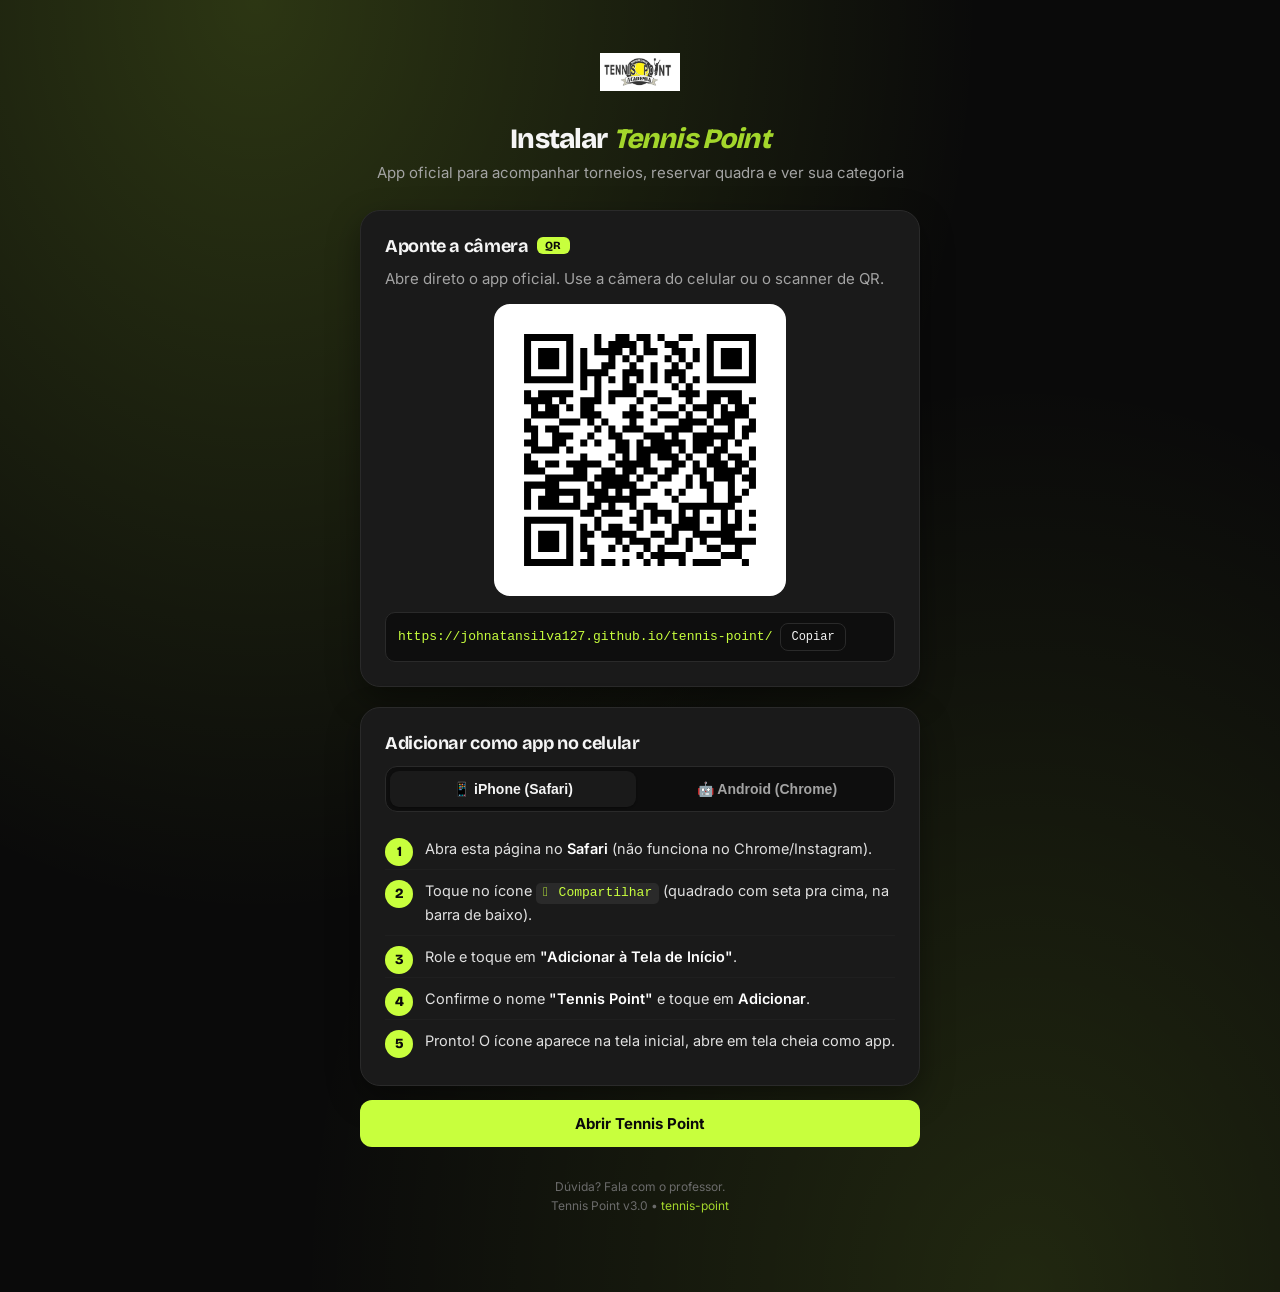
==== install.html @ 381a5d62 "feat: add install.html — página de instalação com QR code + tutorial iOS/Android" ====
<!DOCTYPE html>
<html lang="pt-BR" data-theme="dark">
<head>
<meta charset="UTF-8">
<meta name="viewport" content="width=device-width, initial-scale=1.0, maximum-scale=1, user-scalable=no">
<meta name="theme-color" content="#0a0a0a">
<title>Instalar Tennis Point — App Oficial</title>
<link rel="icon" type="image/svg+xml" href="favicon/favicon.svg">
<link rel="icon" type="image/png" sizes="96x96" href="favicon/favicon-96x96.png">
<link rel="shortcut icon" href="favicon/favicon.ico">
<link rel="apple-touch-icon" sizes="180x180" href="favicon/apple-touch-icon.png">
<link rel="manifest" href="manifest.json">
<link rel="preconnect" href="https://fonts.googleapis.com">
<link rel="preconnect" href="https://fonts.gstatic.com" crossorigin>
<link href="https://fonts.googleapis.com/css2?family=Bricolage+Grotesque:opsz,wght@12..96,700;12..96,800&family=Inter:wght@400;500;600;700&display=swap" rel="stylesheet">
<style>
  * { box-sizing: border-box; margin: 0; padding: 0; -webkit-tap-highlight-color: transparent; }
  html, body { background: #0a0a0a; color: #f5f5f5; font-family: 'Inter', -apple-system, sans-serif; min-height: 100vh; }
  body {
    background:
      radial-gradient(ellipse at 20% 0%, rgba(200, 255, 61, 0.18) 0%, transparent 50%),
      radial-gradient(ellipse at 80% 100%, rgba(200, 255, 61, 0.12) 0%, transparent 50%),
      #0a0a0a;
    padding: 32px 20px 80px;
  }
  .wrap { max-width: 560px; margin: 0 auto; }

  .hero { text-align: center; margin-bottom: 28px; }
  .hero img { width: 80px; height: 80px; object-fit: contain; border-radius: 16px; margin: 0 auto 12px; display: block; }
  h1 { font-family: 'Bricolage Grotesque', sans-serif; font-size: 28px; font-weight: 800; letter-spacing: -0.03em; line-height: 1.1; }
  h1 em { font-style: italic; color: #a3d62b; }
  .sub { color: #a3a3a3; font-size: 15px; margin-top: 8px; }

  .card {
    background: #1a1a1a;
    border: 1px solid #2a2a2a;
    border-radius: 20px;
    padding: 24px;
    margin-top: 20px;
    box-shadow: 0 12px 32px rgba(0,0,0,0.4);
  }
  .card h2 { font-family: 'Bricolage Grotesque', sans-serif; font-size: 18px; font-weight: 700; letter-spacing: -0.02em; margin-bottom: 12px; display: flex; align-items: center; gap: 8px; }
  .card h2 .badge { background: #c8ff3d; color: #0a0a0a; font-size: 11px; font-weight: 800; padding: 2px 8px; border-radius: 6px; letter-spacing: 0.05em; }

  .qr-box { background: #fff; padding: 16px; border-radius: 16px; display: flex; justify-content: center; margin: 0 auto 16px; width: fit-content; }
  .qr-box svg { display: block; }
  .url-row { display: flex; gap: 8px; align-items: center; background: #0e0e0e; border: 1px solid #2a2a2a; border-radius: 10px; padding: 10px 12px; font-family: monospace; font-size: 13px; color: #c8ff3d; word-break: break-all; }
  .url-row button { background: transparent; border: 1px solid #2a2a2a; color: #f5f5f5; font-family: inherit; font-size: 12px; padding: 6px 10px; border-radius: 8px; cursor: pointer; flex-shrink: 0; }
  .url-row button:hover { background: #2a2a2a; }

  .steps { list-style: none; counter-reset: step; margin-top: 8px; }
  .steps li { counter-increment: step; position: relative; padding: 10px 0 10px 40px; font-size: 14.5px; line-height: 1.45; color: #e0e0e0; border-bottom: 1px solid #1f1f1f; }
  .steps li:last-child { border-bottom: 0; }
  .steps li::before {
    content: counter(step);
    position: absolute; left: 0; top: 10px;
    width: 28px; height: 28px; border-radius: 50%;
    background: #c8ff3d; color: #0a0a0a;
    font-family: 'Bricolage Grotesque', sans-serif; font-weight: 800; font-size: 14px;
    display: flex; align-items: center; justify-content: center;
  }
  .steps li strong { color: #fff; font-weight: 600; }
  .steps li .key { display: inline-block; padding: 1px 7px; background: #2a2a2a; border-radius: 5px; font-size: 13px; font-family: monospace; color: #c8ff3d; }

  .cta {
    display: block; width: 100%;
    background: #c8ff3d; color: #0a0a0a;
    font-weight: 700; font-size: 15px;
    padding: 14px 20px; border-radius: 12px;
    border: none; cursor: pointer;
    text-align: center; text-decoration: none;
    margin-top: 14px;
    transition: opacity 0.2s;
  }
  .cta:hover { opacity: 0.9; }
  .cta:disabled { background: #2a2a2a; color: #6b6b6b; cursor: not-allowed; }

  .footer { text-align: center; margin-top: 32px; font-size: 12px; color: #6b6b6b; }
  .footer a { color: #a3d62b; text-decoration: none; }

  .platform-tabs { display: grid; grid-template-columns: 1fr 1fr; gap: 8px; padding: 4px; background: #0e0e0e; border: 1px solid #2a2a2a; border-radius: 12px; margin-bottom: 16px; }
  .platform-tabs button {
    padding: 10px; border-radius: 9px;
    font-weight: 600; font-size: 14px; color: #a3a3a3;
    background: transparent; border: none; cursor: pointer;
    transition: all 0.2s;
  }
  .platform-tabs button.active { background: #1a1a1a; color: #f5f5f5; box-shadow: 0 1px 2px rgba(0,0,0,0.3); }

  .platform-panel { display: none; }
  .platform-panel.active { display: block; }
</style>
</head>
<body>
<div class="wrap">

  <div class="hero">
    <img src="logo.jpeg" alt="Tennis Point">
    <h1>Instalar <em>Tennis Point</em></h1>
    <p class="sub">App oficial para acompanhar torneios, reservar quadra e ver sua categoria</p>
  </div>

  <!-- QR CODE -->
  <div class="card">
    <h2>Aponte a câmera <span class="badge">QR</span></h2>
    <p class="sub" style="margin-bottom:16px">Abre direto o app oficial. Use a câmera do celular ou o scanner de QR.</p>
    <div class="qr-box"><svg width="260" height="260" version="1.1" viewBox="0 0 37 37" xmlns="http://www.w3.org/2000/svg"><path d="M2,2H3V3H2zM3,2H4V3H3zM4,2H5V3H4zM5,2H6V3H5zM6,2H7V3H6zM7,2H8V3H7zM8,2H9V3H8zM12,2H13V3H12zM15,2H16V3H15zM16,2H17V3H16zM18,2H19V3H18zM19,2H20V3H19zM21,2H22V3H21zM24,2H25V3H24zM25,2H26V3H25zM28,2H29V3H28zM29,2H30V3H29zM30,2H31V3H30zM31,2H32V3H31zM32,2H33V3H32zM33,2H34V3H33zM34,2H35V3H34zM2,3H3V4H2zM8,3H9V4H8zM12,3H13V4H12zM14,3H15V4H14zM15,3H16V4H15zM16,3H17V4H16zM17,3H18V4H17zM19,3H20V4H19zM22,3H23V4H22zM23,3H24V4H23zM28,3H29V4H28zM34,3H35V4H34zM2,4H3V5H2zM4,4H5V5H4zM5,4H6V5H5zM6,4H7V5H6zM8,4H9V5H8zM10,4H11V5H10zM12,4H13V5H12zM13,4H14V5H13zM14,4H15V5H14zM15,4H16V5H15zM17,4H18V5H17zM19,4H20V5H19zM20,4H21V5H20zM23,4H24V5H23zM24,4H25V5H24zM26,4H27V5H26zM28,4H29V5H28zM30,4H31V5H30zM31,4H32V5H31zM32,4H33V5H32zM34,4H35V5H34zM2,5H3V6H2zM4,5H5V6H4zM5,5H6V6H5zM6,5H7V6H6zM8,5H9V6H8zM10,5H11V6H10zM14,5H15V6H14zM16,5H17V6H16zM18,5H19V6H18zM22,5H23V6H22zM24,5H25V6H24zM26,5H27V6H26zM28,5H29V6H28zM30,5H31V6H30zM31,5H32V6H31zM32,5H33V6H32zM34,5H35V6H34zM2,6H3V7H2zM4,6H5V7H4zM5,6H6V7H5zM6,6H7V7H6zM8,6H9V7H8zM10,6H11V7H10zM13,6H14V7H13zM14,6H15V7H14zM17,6H18V7H17zM20,6H21V7H20zM23,6H24V7H23zM25,6H26V7H25zM28,6H29V7H28zM30,6H31V7H30zM31,6H32V7H31zM32,6H33V7H32zM34,6H35V7H34zM2,7H3V8H2zM8,7H9V8H8zM10,7H11V8H10zM11,7H12V8H11zM12,7H13V8H12zM13,7H14V8H13zM16,7H17V8H16zM17,7H18V8H17zM18,7H19V8H18zM20,7H21V8H20zM22,7H23V8H22zM23,7H24V8H23zM24,7H25V8H24zM28,7H29V8H28zM34,7H35V8H34zM2,8H3V9H2zM3,8H4V9H3zM4,8H5V9H4zM5,8H6V9H5zM6,8H7V9H6zM7,8H8V9H7zM8,8H9V9H8zM10,8H11V9H10zM12,8H13V9H12zM14,8H15V9H14zM16,8H17V9H16zM18,8H19V9H18zM20,8H21V9H20zM22,8H23V9H22zM24,8H25V9H24zM26,8H27V9H26zM28,8H29V9H28zM29,8H30V9H29zM30,8H31V9H30zM31,8H32V9H31zM32,8H33V9H32zM33,8H34V9H33zM34,8H35V9H34zM10,9H11V10H10zM12,9H13V10H12zM16,9H17V10H16zM17,9H18V10H17zM23,9H24V10H23zM25,9H26V10H25zM2,10H3V11H2zM4,10H5V11H4zM5,10H6V11H5zM6,10H7V11H6zM7,10H8V11H7zM8,10H9V11H8zM12,10H13V11H12zM14,10H15V11H14zM15,10H16V11H15zM16,10H17V11H16zM17,10H18V11H17zM19,10H20V11H19zM20,10H21V11H20zM24,10H25V11H24zM25,10H26V11H25zM26,10H27V11H26zM28,10H29V11H28zM29,10H30V11H29zM30,10H31V11H30zM31,10H32V11H31zM32,10H33V11H32zM2,11H3V12H2zM3,11H4V12H3zM4,11H5V12H4zM5,11H6V12H5zM7,11H8V12H7zM10,11H11V12H10zM11,11H12V12H11zM12,11H13V12H12zM14,11H15V12H14zM18,11H19V12H18zM21,11H22V12H21zM22,11H23V12H22zM25,11H26V12H25zM28,11H29V12H28zM29,11H30V12H29zM31,11H32V12H31zM32,11H33V12H32zM34,11H35V12H34zM3,12H4V13H3zM5,12H6V13H5zM6,12H7V13H6zM8,12H9V13H8zM10,12H11V13H10zM11,12H12V13H11zM17,12H18V13H17zM20,12H21V13H20zM24,12H25V13H24zM26,12H27V13H26zM27,12H28V13H27zM28,12H29V13H28zM30,12H31V13H30zM32,12H33V13H32zM33,12H34V13H33zM3,13H4V14H3zM4,13H5V14H4zM5,13H6V14H5zM6,13H7V14H6zM10,13H11V14H10zM11,13H12V14H11zM12,13H13V14H12zM16,13H17V14H16zM17,13H18V14H17zM18,13H19V14H18zM21,13H22V14H21zM22,13H23V14H22zM23,13H24V14H23zM25,13H26V14H25zM28,13H29V14H28zM30,13H31V14H30zM31,13H32V14H31zM32,13H33V14H32zM33,13H34V14H33zM2,14H3V15H2zM7,14H8V15H7zM8,14H9V15H8zM9,14H10V15H9zM11,14H12V15H11zM13,14H14V15H13zM17,14H18V15H17zM20,14H21V15H20zM24,14H25V15H24zM25,14H26V15H25zM26,14H27V15H26zM27,14H28V15H27zM29,14H30V15H29zM30,14H31V15H30zM31,14H32V15H31zM34,14H35V15H34zM2,15H3V16H2zM3,15H4V16H3zM5,15H6V16H5zM6,15H7V16H6zM12,15H13V16H12zM14,15H15V16H14zM16,15H17V16H16zM17,15H18V16H17zM18,15H19V16H18zM22,15H23V16H22zM23,15H24V16H23zM24,15H25V16H24zM25,15H26V16H25zM28,15H29V16H28zM31,15H32V16H31zM33,15H34V16H33zM34,15H35V16H34zM3,16H4V17H3zM6,16H7V17H6zM7,16H8V17H7zM8,16H9V17H8zM11,16H12V17H11zM14,16H15V17H14zM15,16H16V17H15zM19,16H20V17H19zM20,16H21V17H20zM21,16H22V17H21zM23,16H24V17H23zM26,16H27V17H26zM27,16H28V17H27zM28,16H29V17H28zM29,16H30V17H29zM30,16H31V17H30zM31,16H32V17H31zM33,16H34V17H33zM2,17H3V18H2zM3,17H4V18H3zM6,17H7V18H6zM7,17H8V18H7zM10,17H11V18H10zM12,17H13V18H12zM15,17H16V18H15zM16,17H17V18H16zM18,17H19V18H18zM20,17H21V18H20zM21,17H22V18H21zM22,17H23V18H22zM23,17H24V18H23zM24,17H25V18H24zM26,17H27V18H26zM27,17H28V18H27zM28,17H29V18H28zM30,17H31V18H30zM32,17H33V18H32zM3,18H4V19H3zM4,18H5V19H4zM5,18H6V19H5zM6,18H7V19H6zM8,18H9V19H8zM15,18H16V19H15zM16,18H17V19H16zM18,18H19V19H18zM19,18H20V19H19zM20,18H21V19H20zM21,18H22V19H21zM22,18H23V19H22zM24,18H25V19H24zM26,18H27V19H26zM27,18H28V19H27zM29,18H30V19H29zM30,18H31V19H30zM34,18H35V19H34zM2,19H3V20H2zM10,19H11V20H10zM14,19H15V20H14zM16,19H17V20H16zM18,19H19V20H18zM19,19H20V20H19zM21,19H22V20H21zM22,19H23V20H22zM23,19H24V20H23zM25,19H26V20H25zM28,19H29V20H28zM29,19H30V20H29zM31,19H32V20H31zM32,19H33V20H32zM34,19H35V20H34zM2,20H3V21H2zM3,20H4V21H3zM5,20H6V21H5zM6,20H7V21H6zM8,20H9V21H8zM9,20H10V21H9zM10,20H11V21H10zM11,20H12V21H11zM12,20H13V21H12zM15,20H16V21H15zM16,20H17V21H16zM17,20H18V21H17zM18,20H19V21H18zM19,20H20V21H19zM23,20H24V21H23zM24,20H25V21H24zM26,20H27V21H26zM28,20H29V21H28zM29,20H30V21H29zM30,20H31V21H30zM32,20H33V21H32zM33,20H34V21H33zM2,21H3V22H2zM3,21H4V22H3zM4,21H5V22H4zM9,21H10V22H9zM10,21H11V22H10zM13,21H14V22H13zM14,21H15V22H14zM16,21H17V22H16zM17,21H18V22H17zM19,21H20V22H19zM20,21H21V22H20zM22,21H23V22H22zM23,21H24V22H23zM26,21H27V22H26zM27,21H28V22H27zM29,21H30V22H29zM30,21H31V22H30zM31,21H32V22H31zM32,21H33V22H32zM34,21H35V22H34zM5,22H6V23H5zM6,22H7V23H6zM7,22H8V23H7zM8,22H9V23H8zM9,22H10V23H9zM10,22H11V23H10zM12,22H13V23H12zM13,22H14V23H13zM14,22H15V23H14zM15,22H16V23H15zM16,22H17V23H16zM18,22H19V23H18zM21,22H22V23H21zM22,22H23V23H22zM25,22H26V23H25zM27,22H28V23H27zM29,22H30V23H29zM30,22H31V23H30zM31,22H32V23H31zM33,22H34V23H33zM34,22H35V23H34zM2,23H3V24H2zM3,23H4V24H3zM4,23H5V24H4zM5,23H6V24H5zM6,23H7V24H6zM11,23H12V24H11zM13,23H14V24H13zM14,23H15V24H14zM15,23H16V24H15zM16,23H17V24H16zM17,23H18V24H17zM20,23H21V24H20zM25,23H26V24H25zM27,23H28V24H27zM28,23H29V24H28zM31,23H32V24H31zM34,23H35V24H34zM2,24H3V25H2zM5,24H6V25H5zM6,24H7V25H6zM7,24H8V25H7zM8,24H9V25H8zM9,24H10V25H9zM11,24H12V25H11zM12,24H13V25H12zM13,24H14V25H13zM15,24H16V25H15zM17,24H18V25H17zM18,24H19V25H18zM19,24H20V25H19zM22,24H23V25H22zM24,24H25V25H24zM28,24H29V25H28zM31,24H32V25H31zM33,24H34V25H33zM2,25H3V26H2zM4,25H5V26H4zM5,25H6V26H5zM6,25H7V26H6zM9,25H10V26H9zM12,25H13V26H12zM13,25H14V26H13zM14,25H15V26H14zM15,25H16V26H15zM16,25H17V26H16zM17,25H18V26H17zM23,25H24V26H23zM28,25H29V26H28zM31,25H32V26H31zM32,25H33V26H32zM2,26H3V27H2zM4,26H5V27H4zM5,26H6V27H5zM6,26H7V27H6zM7,26H8V27H7zM8,26H9V27H8zM9,26H10V27H9zM11,26H12V27H11zM12,26H13V27H12zM14,26H15V27H14zM17,26H18V27H17zM19,26H20V27H19zM20,26H21V27H20zM24,26H25V27H24zM25,26H26V27H25zM26,26H27V27H26zM27,26H28V27H27zM28,26H29V27H28zM29,26H30V27H29zM30,26H31V27H30zM31,26H32V27H31zM10,27H11V28H10zM11,27H12V28H11zM13,27H14V28H13zM14,27H15V28H14zM15,27H16V28H15zM18,27H19V28H18zM20,27H21V28H20zM21,27H22V28H21zM22,27H23V28H22zM24,27H25V28H24zM26,27H27V28H26zM30,27H31V28H30zM32,27H33V28H32zM34,27H35V28H34zM2,28H3V29H2zM3,28H4V29H3zM4,28H5V29H4zM5,28H6V29H5zM6,28H7V29H6zM7,28H8V29H7zM8,28H9V29H8zM12,28H13V29H12zM17,28H18V29H17zM18,28H19V29H18zM20,28H21V29H20zM22,28H23V29H22zM24,28H25V29H24zM25,28H26V29H25zM26,28H27V29H26zM28,28H29V29H28zM30,28H31V29H30zM32,28H33V29H32zM2,29H3V30H2zM8,29H9V30H8zM10,29H11V30H10zM12,29H13V30H12zM14,29H15V30H14zM15,29H16V30H15zM18,29H19V30H18zM23,29H24V30H23zM24,29H25V30H24zM25,29H26V30H25zM26,29H27V30H26zM30,29H31V30H30zM31,29H32V30H31zM32,29H33V30H32zM34,29H35V30H34zM2,30H3V31H2zM4,30H5V31H4zM5,30H6V31H5zM6,30H7V31H6zM8,30H9V31H8zM10,30H11V31H10zM11,30H12V31H11zM13,30H14V31H13zM14,30H15V31H14zM15,30H16V31H15zM16,30H17V31H16zM17,30H18V31H17zM20,30H21V31H20zM21,30H22V31H21zM23,30H24V31H23zM26,30H27V31H26zM27,30H28V31H27zM28,30H29V31H28zM29,30H30V31H29zM30,30H31V31H30zM31,30H32V31H31zM2,31H3V32H2zM4,31H5V32H4zM5,31H6V32H5zM6,31H7V32H6zM8,31H9V32H8zM10,31H11V32H10zM15,31H16V32H15zM17,31H18V32H17zM18,31H19V32H18zM19,31H20V32H19zM22,31H23V32H22zM23,31H24V32H23zM25,31H26V32H25zM27,31H28V32H27zM30,31H31V32H30zM31,31H32V32H31zM32,31H33V32H32zM33,31H34V32H33zM34,31H35V32H34zM2,32H3V33H2zM4,32H5V33H4zM5,32H6V33H5zM6,32H7V33H6zM8,32H9V33H8zM10,32H11V33H10zM11,32H12V33H11zM14,32H15V33H14zM16,32H17V33H16zM19,32H20V33H19zM21,32H22V33H21zM25,32H26V33H25zM28,32H29V33H28zM29,32H30V33H29zM32,32H33V33H32zM2,33H3V34H2zM8,33H9V34H8zM11,33H12V34H11zM18,33H19V34H18zM20,33H21V34H20zM21,33H22V34H21zM22,33H23V34H22zM23,33H24V34H23zM24,33H25V34H24zM30,33H31V34H30zM31,33H32V34H31zM32,33H33V34H32zM2,34H3V35H2zM3,34H4V35H3zM4,34H5V35H4zM5,34H6V35H5zM6,34H7V35H6zM7,34H8V35H7zM8,34H9V35H8zM10,34H11V35H10zM11,34H12V35H11zM13,34H14V35H13zM14,34H15V35H14zM16,34H17V35H16zM19,34H20V35H19zM21,34H22V35H21zM24,34H25V35H24zM26,34H27V35H26zM27,34H28V35H27zM28,34H29V35H28zM29,34H30V35H29zM33,34H34V35H33z" id="qr-path" fill="#000000" fill-opacity="1" fill-rule="nonzero" stroke="none"/></svg></div>
    <div class="url-row">
      <span id="site-url">https://johnatansilva127.github.io/tennis-point/</span>
      <button id="copy-btn" type="button">Copiar</button>
    </div>
  </div>

  <!-- INSTALAÇÃO -->
  <div class="card">
    <h2>Adicionar como app no celular</h2>
    <div class="platform-tabs">
      <button class="active" data-tab="ios" type="button">📱 iPhone (Safari)</button>
      <button data-tab="android" type="button">🤖 Android (Chrome)</button>
    </div>

    <div class="platform-panel active" id="panel-ios">
      <ol class="steps">
        <li>Abra esta página no <strong>Safari</strong> (não funciona no Chrome/Instagram).</li>
        <li>Toque no ícone <span class="key">􀈂 Compartilhar</span> (quadrado com seta pra cima, na barra de baixo).</li>
        <li>Role e toque em <strong>"Adicionar à Tela de Início"</strong>.</li>
        <li>Confirme o nome <strong>"Tennis Point"</strong> e toque em <strong>Adicionar</strong>.</li>
        <li>Pronto! O ícone aparece na tela inicial, abre em tela cheia como app.</li>
      </ol>
    </div>

    <div class="platform-panel" id="panel-android">
      <ol class="steps">
        <li>Abra esta página no <strong>Chrome</strong>.</li>
        <li>Toque em <strong>"Instalar app"</strong> aqui embaixo — ou no menu <span class="key">⋮</span> escolha <strong>"Instalar app"</strong> / <strong>"Adicionar à tela inicial"</strong>.</li>
        <li>Confirme tocando em <strong>Instalar</strong>.</li>
        <li>Pronto! O ícone aparece na tela inicial, abre em tela cheia como app.</li>
      </ol>
      <button class="cta" id="install-btn" type="button" disabled>Instalar app</button>
      <p class="sub" style="text-align:center; margin-top:8px; font-size:12px">O botão acima só ativa quando o Chrome detecta o app como instalável.</p>
    </div>
  </div>

  <a class="cta" href="./index.html">Abrir Tennis Point</a>

  <div class="footer">
    <p>Dúvida? Fala com o professor.</p>
    <p style="margin-top:4px">Tennis Point v3.0 • <a href="./index.html">tennis-point</a></p>
  </div>

</div>

<script>
  // Tabs iOS/Android
  document.querySelectorAll('.platform-tabs button').forEach(btn => {
    btn.addEventListener('click', () => {
      document.querySelectorAll('.platform-tabs button').forEach(b => b.classList.remove('active'));
      document.querySelectorAll('.platform-panel').forEach(p => p.classList.remove('active'));
      btn.classList.add('active');
      document.getElementById('panel-' + btn.dataset.tab).classList.add('active');
    });
  });

  // Auto-detectar plataforma e abrir a aba certa
  const ua = navigator.userAgent || '';
  if (/Android/i.test(ua)) {
    document.querySelector('.platform-tabs button[data-tab="android"]').click();
  }

  // Copy URL
  document.getElementById('copy-btn').addEventListener('click', async (e) => {
    try {
      await navigator.clipboard.writeText(document.getElementById('site-url').textContent);
      e.target.textContent = '✓ Copiado';
      setTimeout(() => { e.target.textContent = 'Copiar'; }, 1500);
    } catch {}
  });

  // PWA install prompt (Android Chrome)
  let deferredPrompt = null;
  const installBtn = document.getElementById('install-btn');
  window.addEventListener('beforeinstallprompt', (e) => {
    e.preventDefault();
    deferredPrompt = e;
    installBtn.disabled = false;
    installBtn.textContent = 'Instalar app agora';
  });
  installBtn.addEventListener('click', async () => {
    if (!deferredPrompt) return;
    deferredPrompt.prompt();
    const result = await deferredPrompt.userChoice;
    if (result.outcome === 'accepted') {
      installBtn.textContent = '✓ Instalado';
      installBtn.disabled = true;
    }
    deferredPrompt = null;
  });
  window.addEventListener('appinstalled', () => {
    installBtn.textContent = '✓ Instalado';
    installBtn.disabled = true;
  });

  // Se já está rodando como standalone (instalado), mostra mensagem
  if (window.matchMedia('(display-mode: standalone)').matches || window.navigator.standalone) {
    document.querySelector('.hero .sub').textContent = '✓ Você já tem o app instalado! Abra direto pelo ícone na tela inicial.';
  }

  // Register SW (pass-through) pra habilitar prompt de install no Chrome
  if ('serviceWorker' in navigator) {
    navigator.serviceWorker.register('sw.js').catch(console.error);
  }
</script>
</body>
</html>
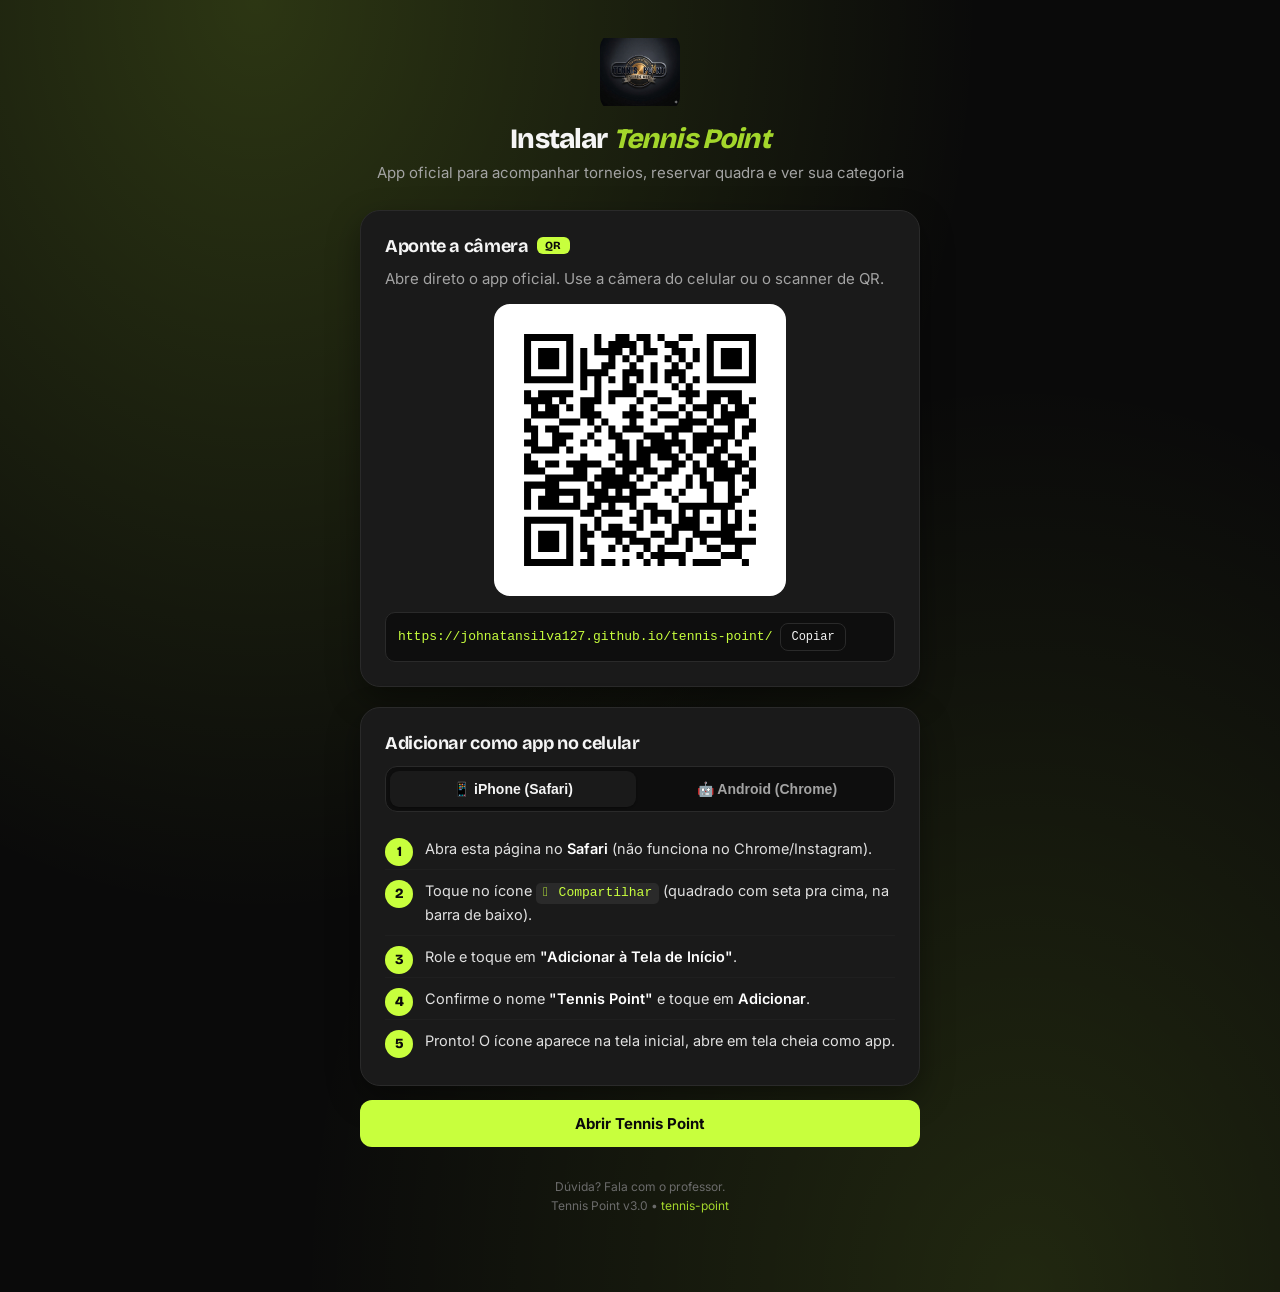
==== commit 6bbcc260: "feat(brand): nova logo do app (logo.png) Substitui logo.jpeg pela logo nova (Tennis Point Academia —" ====
--- a/install.html
+++ b/install.html
@@ -95,7 +95,7 @@
 <div class="wrap">
 
   <div class="hero">
-    <img src="logo.jpeg" alt="Tennis Point">
+    <img src="logo.png" alt="Tennis Point">
     <h1>Instalar <em>Tennis Point</em></h1>
     <p class="sub">App oficial para acompanhar torneios, reservar quadra e ver sua categoria</p>
   </div>
